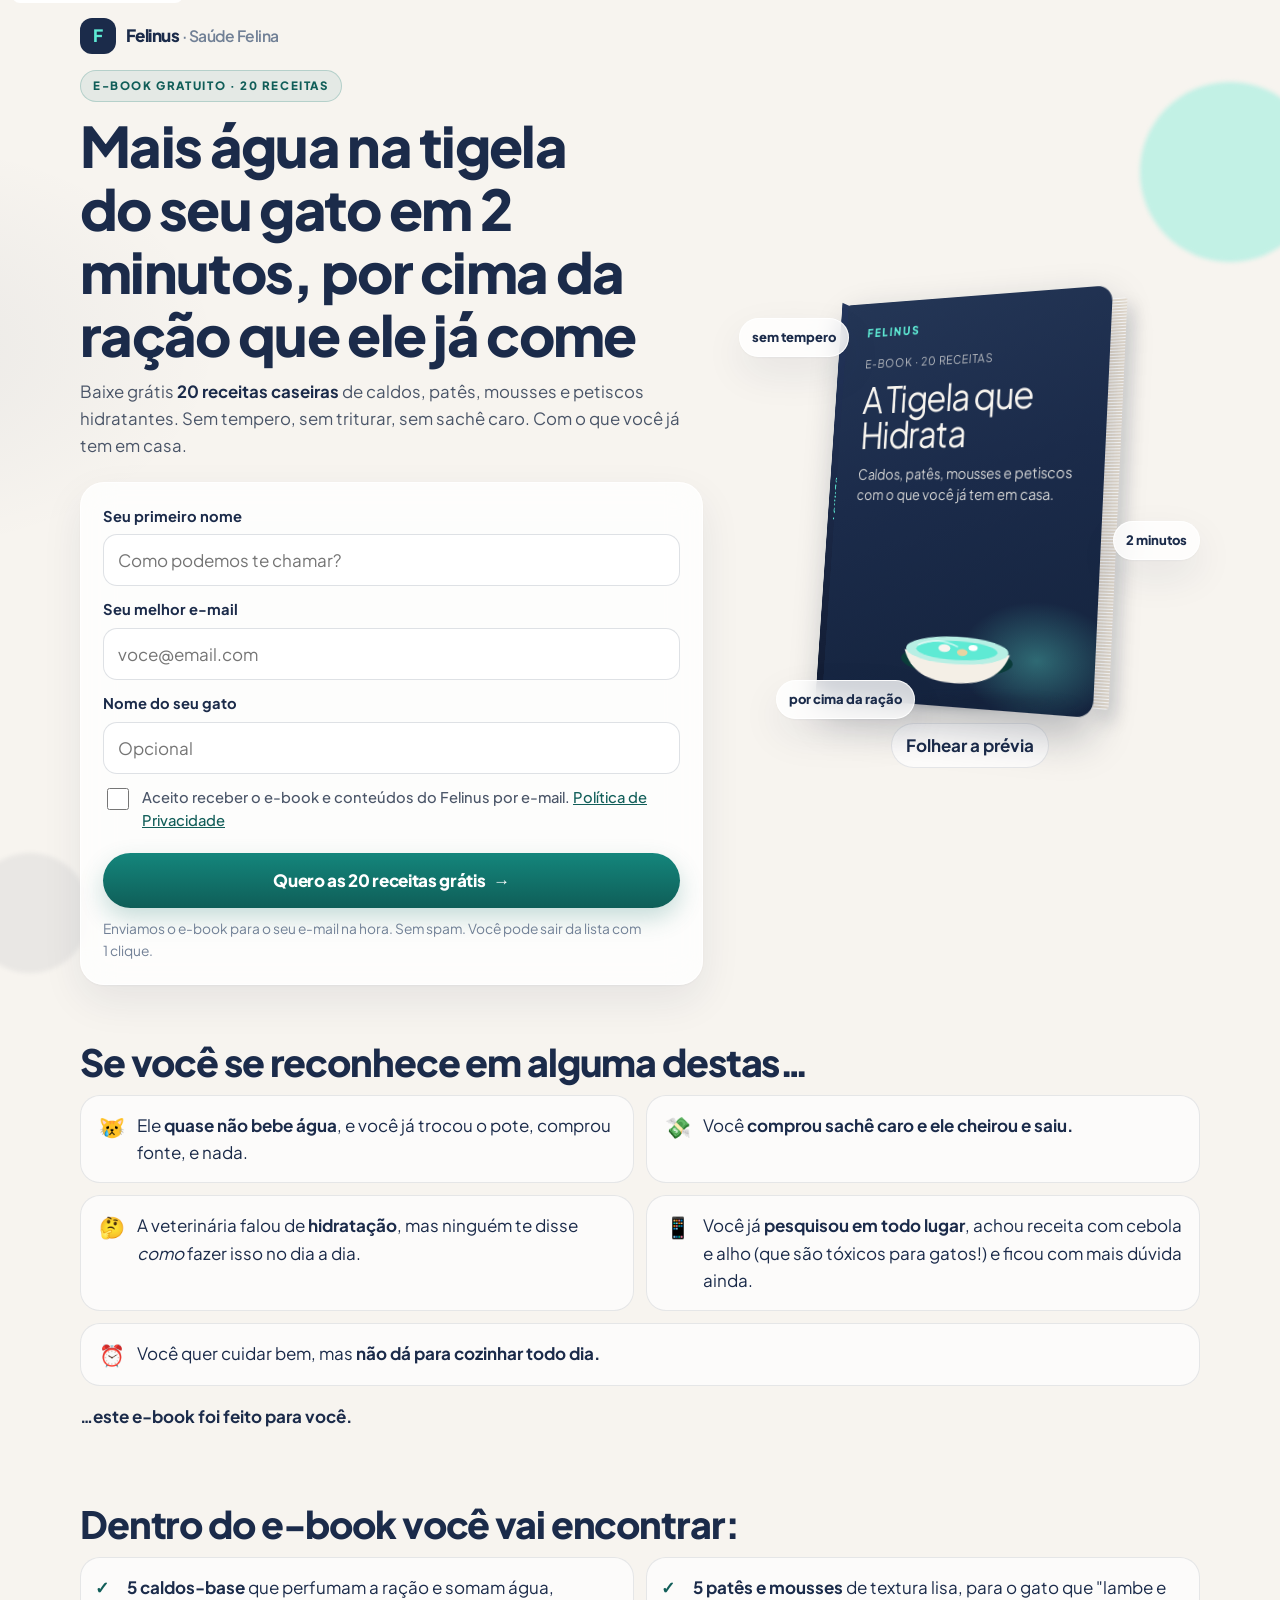
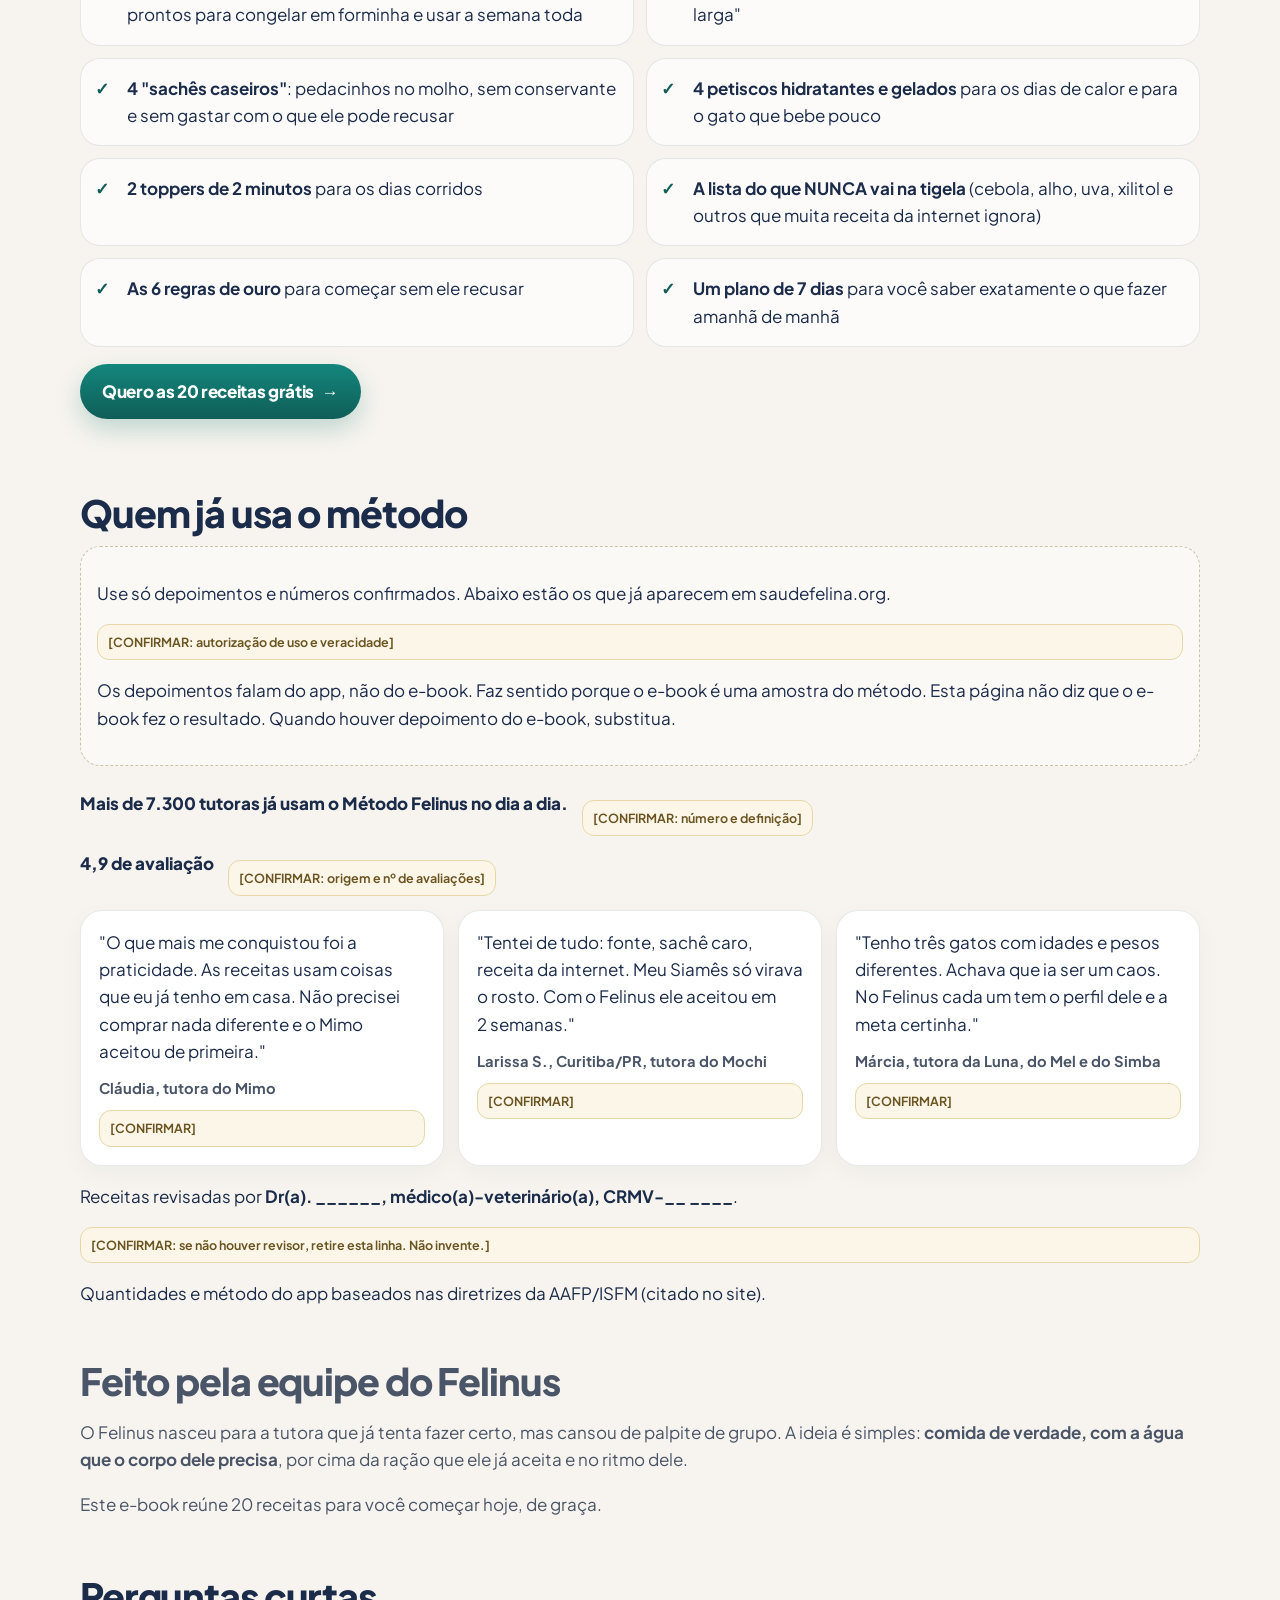
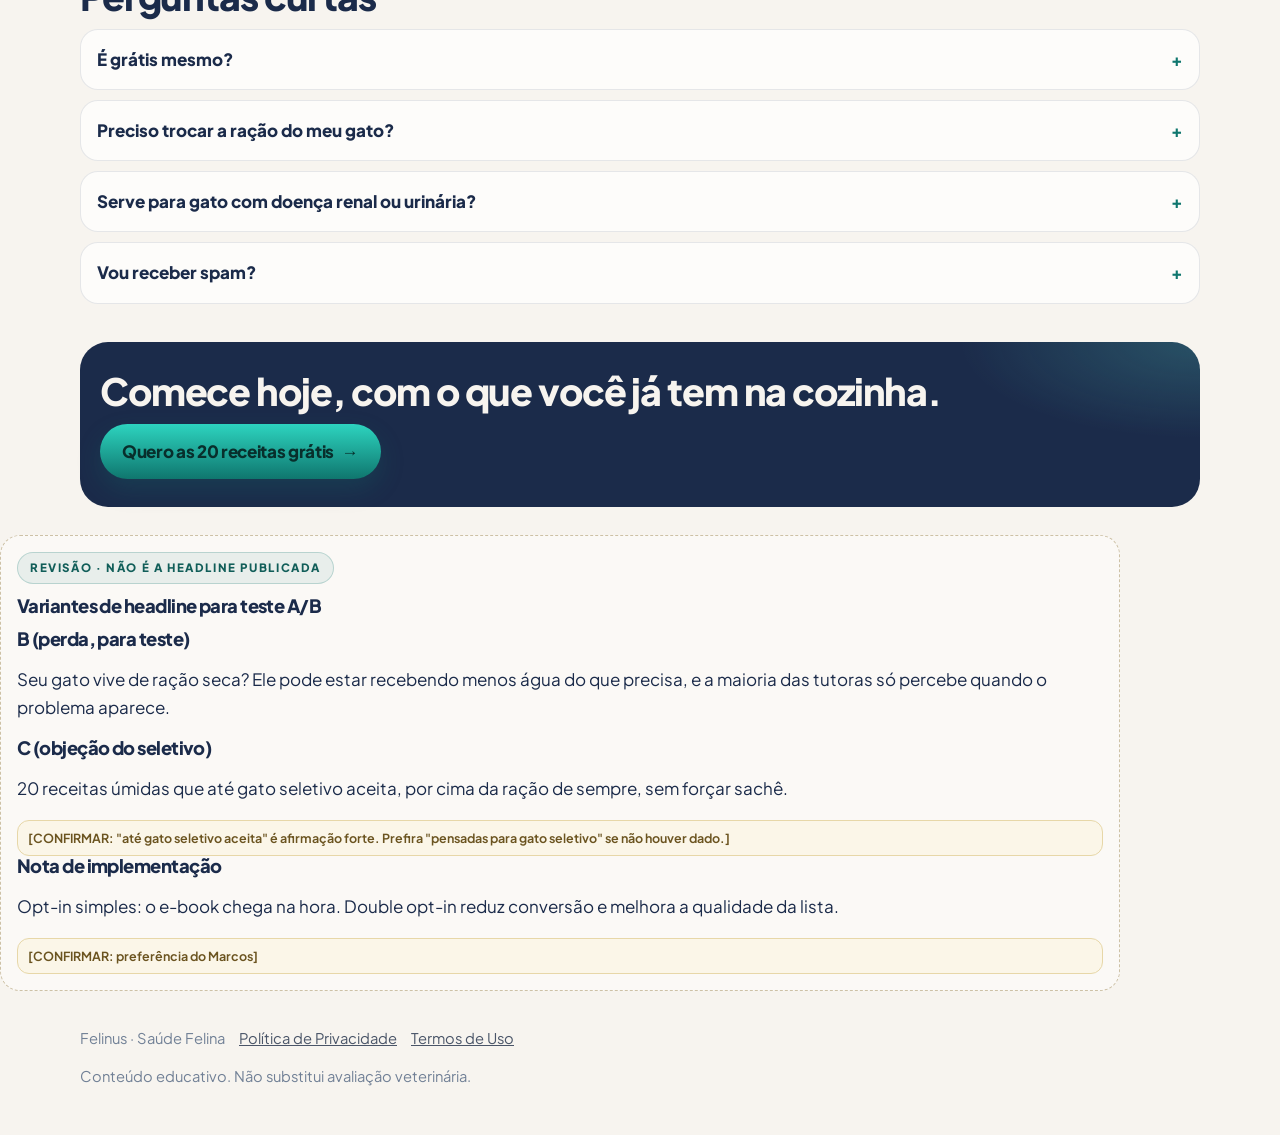
==== captura.html @ fc6ad555 "Add the Felinus lead-magnet static funnel. Quiz, static capture, and thank-you tripwire pages for Gi" ====
<!DOCTYPE html>
<html lang="pt-BR">
<head>
  <meta charset="utf-8">
  <meta name="viewport" content="width=device-width, initial-scale=1">
  <meta name="theme-color" content="#1B2B4A">
  <title>A Tigela que Hidrata · e-book grátis | Felinus</title>
  <meta name="description" content="Baixe grátis 20 receitas caseiras de caldos, patês, mousses e petiscos hidratantes. Sem tempero, sem triturar, sem sachê caro.">
  <link rel="icon" href="favicon.svg" type="image/svg+xml">
  <link rel="preload" href="fonts/plus-jakarta-sans.woff2" as="font" type="font/woff2" crossorigin>
  <link rel="stylesheet" href="css/styles.css">
  <script>document.documentElement.classList.add("js");</script>
  <!--
    Meta Pixel — placeholder. Descomente e troque PIXEL_ID antes de publicar.
    O id também está em js/shared.js (FELINUS_CONFIG.PIXEL_ID).
    Eventos já ligados no JavaScript, quando fbq existir:
    - Lead: no envio do formulário (submitLead)
    - ViewContent + InitiateCheckout: no clique do tripwire
  <script>
    !function(f,b,e,v,n,t,s){if(f.fbq)return;n=f.fbq=function(){n.callMethod?
    n.callMethod.apply(n,arguments):n.queue.push(arguments)};if(!f._fbq)f._fbq=n;
    n.push=n;n.loaded=!0;n.version='2.0';n.queue=[];t=b.createElement(e);t.async=!0;
    t.src=v;s=b.getElementsByTagName(e)[0];s.parentNode.insertBefore(t,s)}(window,
    document,'script','https://connect.facebook.net/en_US/fbevents.js');
    fbq('init', 'PIXEL_ID');
    fbq('track', 'PageView');
  </script>
  <noscript><img height="1" width="1" style="display:none" alt=""
    src="https://www.facebook.com/tr?id=PIXEL_ID&ev=PageView&noscript=1"></noscript>
  -->
</head>
<body>
  <a class="skip" href="#conteudo">Ir para o conteúdo</a>
  <header class="wrap topbar">
    <p class="brand">
      <span class="brand-mark" aria-hidden="true">F</span>
      <span>Felinus <span class="brand-quiet">· Saúde Felina</span></span>
    </p>
  </header>
  <main id="conteudo">
    <section class="hero">
      <div class="blob blob-a" data-parallax="-0.06"></div>
      <div class="blob blob-b" data-parallax="0.04"></div>
      <div class="wrap hero-grid">
        <div class="hero-copy">
          <p class="kicker">E-book gratuito · 20 receitas</p>
          <h1>Mais água na tigela do seu gato em 2 minutos, por cima da ração que ele já come</h1>
          <p class="lede">Baixe grátis <strong>20 receitas caseiras</strong> de caldos, patês, mousses e petiscos hidratantes. Sem tempero, sem triturar, sem sachê caro. Com o que você já tem em casa.</p>
          <form id="captura-form" class="form-card" novalidate>
            <div id="formulario" tabindex="-1">
              <input type="hidden" name="pagina" value="captura">
              <label class="field">
                <span>Seu primeiro nome</span>
                <input name="nome" type="text" autocomplete="given-name" maxlength="80" placeholder="Como podemos te chamar?" required>
              </label>
              <p class="field-error" id="cap-err-nome" data-error-for="nome" hidden></p>
              <label class="field">
                <span>Seu melhor e-mail</span>
                <input name="email" type="email" autocomplete="email" inputmode="email" maxlength="120" placeholder="voce@email.com" required>
              </label>
              <p class="field-error" id="cap-err-email" data-error-for="email" hidden></p>
              <label class="field">
                <span>Nome do seu gato</span>
                <input name="nomeGato" type="text" maxlength="40" placeholder="Opcional" autocomplete="off">
              </label>
              <label class="consent">
                <input name="consent" type="checkbox" value="sim">
                <span>Aceito receber o e-book e conteúdos do Felinus por e-mail. <a href="https://saudefelina.org/privacidade" target="_blank" rel="noopener noreferrer">Política de Privacidade</a></span>
              </label>
              <p class="field-error" id="cap-err-consent" data-error-for="consent" hidden></p>
              <button class="btn btn-primary" type="submit">Quero as 20 receitas grátis <span aria-hidden="true">→</span></button>
              <p class="micro">Enviamos o e-book para o seu e-mail na hora. Sem spam. Você pode sair da lista com 1 clique.</p>
            </div>
          </form>
        </div>
        <div class="hero-visual">
          <p class="float-chip chip-a">sem tempero</p>
          <p class="float-chip chip-b">2 minutos</p>
          <p class="float-chip chip-c">por cima da ração</p>
          <div class="book-wrap" data-book-preview>
            <div class="book-scene">
              <div class="book" aria-hidden="true">
                <div class="book-spine"><span>Felinus</span></div>
                <div class="book-pages"></div>
                <div class="book-board">
                  <div class="book-face cover-face is-on" data-label="Capa">
                    <p class="cover-brand">Felinus</p>
                    <p class="cover-kicker">E-book · 20 receitas</p>
                    <p class="cover-title">A Tigela que Hidrata</p>
                    <p class="cover-sub">Caldos, patês, mousses e petiscos com o que você já tem em casa.</p>
                    <svg class="bowl-svg" viewBox="0 0 200 110" aria-hidden="true">
                      <ellipse cx="100" cy="78" rx="74" ry="18" fill="#0b3c3a"/>
                      <path d="M30 68c10 26 34 36 70 36s60-10 70-36" fill="#f4efe6"/>
                      <ellipse cx="100" cy="66" rx="68" ry="16" fill="#b7efe4"/>
                      <ellipse cx="100" cy="66" rx="54" ry="11" fill="#5eead4"/>
                      <ellipse cx="84" cy="64" rx="8" ry="4.5" fill="#f7f4ef"/>
                      <ellipse cx="108" cy="68" rx="7" ry="4" fill="#e7d3a1"/>
                      <ellipse cx="122" cy="62" rx="6" ry="3.5" fill="#fff"/>
                      <path d="M48 62c18-8 36-8 54 0" stroke="#fff" stroke-opacity=".55" stroke-width="2" fill="none"/>
                    </svg>
                  </div>
                  <div class="book-face paper" data-label="Regras de ouro">
                    <p class="face-kicker">Antes da primeira receita</p>
                    <p class="face-title">As 6 regras de ouro</p>
                    <p>Zero tempero. Zero sal. Tudo cozido. Comece com 1 colher de chá.</p>
                  </div>
                  <div class="book-face paper" data-label="Receita 1">
                    <p class="face-kicker">Receita 1 · fácil</p>
                    <p class="face-title">Caldo Dourado de Coxa de Frango</p>
                    <p>A água do cozimento fica. Morna, por cima da ração.</p>
                  </div>
                  <div class="book-face paper" data-label="Dia 1">
                    <p class="face-kicker">Plano de 7 dias</p>
                    <p class="face-title">Uma colher. Uma refeição.</p>
                    <p>No dia 1, ofereça 1 colher de chá e observe.</p>
                  </div>
                </div>
              </div>
            </div>
            <button type="button" class="book-next" aria-label="Folhear a prévia do e-book. Agora: Capa">Folhear a prévia</button>
          </div>
        </div>
      </div>
    </section>

    <section class="section wrap reveal">
      <h2>Se você se reconhece em alguma destas…</h2>
      <ul class="pain-list">
        <li class="pain-item"><span class="pain-ico" aria-hidden="true">😿</span><span>Ele <strong>quase não bebe água</strong>, e você já trocou o pote, comprou fonte, e nada.</span></li>
        <li class="pain-item"><span class="pain-ico" aria-hidden="true">💸</span><span>Você <strong>comprou sachê caro e ele cheirou e saiu.</strong></span></li>
        <li class="pain-item"><span class="pain-ico" aria-hidden="true">🤔</span><span>A veterinária falou de <strong>hidratação</strong>, mas ninguém te disse <em>como</em> fazer isso no dia a dia.</span></li>
        <li class="pain-item"><span class="pain-ico" aria-hidden="true">📱</span><span>Você já <strong>pesquisou em todo lugar</strong>, achou receita com cebola e alho (que são tóxicos para gatos!) e ficou com mais dúvida ainda.</span></li>
        <li class="pain-item"><span class="pain-ico" aria-hidden="true">⏰</span><span>Você quer cuidar bem, mas <strong>não dá para cozinhar todo dia.</strong></span></li>
      </ul>
      <p><strong>…este e-book foi feito para você.</strong></p>
    </section>

    <section class="section wrap reveal">
      <h2>Dentro do e-book você vai encontrar:</h2>
      <ul class="check-list">
        <li class="check-item"><strong>5 caldos-base</strong> que perfumam a ração e somam água, prontos para congelar em forminha e usar a semana toda</li>
        <li class="check-item"><strong>5 patês e mousses</strong> de textura lisa, para o gato que "lambe e larga"</li>
        <li class="check-item"><strong>4 "sachês caseiros"</strong>: pedacinhos no molho, sem conservante e sem gastar com o que ele pode recusar</li>
        <li class="check-item"><strong>4 petiscos hidratantes e gelados</strong> para os dias de calor e para o gato que bebe pouco</li>
        <li class="check-item"><strong>2 toppers de 2 minutos</strong> para os dias corridos</li>
        <li class="check-item"><strong>A lista do que NUNCA vai na tigela</strong> (cebola, alho, uva, xilitol e outros que muita receita da internet ignora)</li>
        <li class="check-item"><strong>As 6 regras de ouro</strong> para começar sem ele recusar</li>
        <li class="check-item"><strong>Um plano de 7 dias</strong> para você saber exatamente o que fazer amanhã de manhã</li>
      </ul>
      <p><a class="btn btn-primary btn-inline" href="#formulario">Quero as 20 receitas grátis <span aria-hidden="true">→</span></a></p>
    </section>

    <section class="section wrap reveal">
      <h2>Quem já usa o método</h2>
      <aside class="review-note">
        <p>Use só depoimentos e números confirmados. Abaixo estão os que já aparecem em saudefelina.org.</p>
        <p class="marker">[CONFIRMAR: autorização de uso e veracidade]</p>
        <p>Os depoimentos falam do app, não do e-book. Faz sentido porque o e-book é uma amostra do método. Esta página não diz que o e-book fez o resultado. Quando houver depoimento do e-book, substitua.</p>
      </aside>
      <p class="proof-line">Mais de 7.300 tutoras já usam o Método Felinus no dia a dia. <span class="marker">[CONFIRMAR: número e definição]</span></p>
      <p class="proof-line">4,9 de avaliação <span class="marker">[CONFIRMAR: origem e nº de avaliações]</span></p>
      <div class="quotes">
        <blockquote class="quote">
          <p>"O que mais me conquistou foi a praticidade. As receitas usam coisas que eu já tenho em casa. Não precisei comprar nada diferente e o Mimo aceitou de primeira."</p>
          <footer>Cláudia, tutora do Mimo <span class="marker">[CONFIRMAR]</span></footer>
        </blockquote>
        <blockquote class="quote">
          <p>"Tentei de tudo: fonte, sachê caro, receita da internet. Meu Siamês só virava o rosto. Com o Felinus ele aceitou em 2 semanas."</p>
          <footer>Larissa S., Curitiba/PR, tutora do Mochi <span class="marker">[CONFIRMAR]</span></footer>
        </blockquote>
        <blockquote class="quote">
          <p>"Tenho três gatos com idades e pesos diferentes. Achava que ia ser um caos. No Felinus cada um tem o perfil dele e a meta certinha."</p>
          <footer>Márcia, tutora da Luna, do Mel e do Simba <span class="marker">[CONFIRMAR]</span></footer>
        </blockquote>
      </div>
      <p>Receitas revisadas por <strong>Dr(a). ______, médico(a)-veterinário(a), CRMV-__ ____</strong>.</p>
      <p class="marker">[CONFIRMAR: se não houver revisor, retire esta linha. Não invente.]</p>
      <p>Quantidades e método do app baseados nas diretrizes da AAFP/ISFM (citado no site).</p>
    </section>

    <section class="section wrap about reveal">
      <h2>Feito pela equipe do Felinus</h2>
      <p>O Felinus nasceu para a tutora que já tenta fazer certo, mas cansou de palpite de grupo. A ideia é simples: <strong>comida de verdade, com a água que o corpo dele precisa</strong>, por cima da ração que ele já aceita e no ritmo dele.</p>
      <p>Este e-book reúne 20 receitas para você começar hoje, de graça.</p>
    </section>

    <section class="section wrap reveal">
      <h2>Perguntas curtas</h2>
      <div class="faq-list">
        <div class="faq-item">
          <button class="faq-q" type="button" aria-expanded="false" aria-controls="faq-1">É grátis mesmo? <span aria-hidden="true">+</span></button>
          <p class="faq-a" id="faq-1" hidden>Sim. Você coloca seu e-mail e recebe o PDF na hora.</p>
        </div>
        <div class="faq-item">
          <button class="faq-q" type="button" aria-expanded="false" aria-controls="faq-2">Preciso trocar a ração do meu gato? <span aria-hidden="true">+</span></button>
          <p class="faq-a" id="faq-2" hidden>Não. As receitas vão <strong>por cima</strong> da ração que ele já come.</p>
        </div>
        <div class="faq-item">
          <button class="faq-q" type="button" aria-expanded="false" aria-controls="faq-3">Serve para gato com doença renal ou urinária? <span aria-hidden="true">+</span></button>
          <p class="faq-a" id="faq-3" hidden>As receitas são complementos seguros e sem tempero, mas <strong>gato com diagnóstico precisa de orientação do veterinário</strong> antes de qualquer mudança na alimentação. O e-book não substitui consulta.</p>
        </div>
        <div class="faq-item">
          <button class="faq-q" type="button" aria-expanded="false" aria-controls="faq-4">Vou receber spam? <span aria-hidden="true">+</span></button>
          <p class="faq-a" id="faq-4" hidden>Não. Você recebe o e-book e alguns e-mails com dicas de hidratação. Sai da lista com 1 clique quando quiser.</p>
        </div>
      </div>
    </section>

    <section class="wrap">
      <div class="band">
        <h2>Comece hoje, com o que você já tem na cozinha.</h2>
        <a class="btn btn-primary btn-inline" href="#formulario">Quero as 20 receitas grátis <span aria-hidden="true">→</span></a>
      </div>
    </section>

    <aside class="wrap variants" aria-label="Variantes de headline para teste">
      <p class="kicker">Revisão · não é a headline publicada</p>
      <h2>Variantes de headline para teste A/B</h2>
      <h3>B (perda, para teste)</h3>
      <p>Seu gato vive de ração seca? Ele pode estar recebendo menos água do que precisa, e a maioria das tutoras só percebe quando o problema aparece.</p>
      <h3>C (objeção do seletivo)</h3>
      <p>20 receitas úmidas que até gato seletivo aceita, por cima da ração de sempre, sem forçar sachê.</p>
      <p class="marker">[CONFIRMAR: "até gato seletivo aceita" é afirmação forte. Prefira "pensadas para gato seletivo" se não houver dado.]</p>
      <h3>Nota de implementação</h3>
      <p>Opt-in simples: o e-book chega na hora. Double opt-in reduz conversão e melhora a qualidade da lista.</p>
      <p class="marker">[CONFIRMAR: preferência do Marcos]</p>
    </aside>
  </main>
  <footer class="wrap footer">
    <nav aria-label="Institucional">
      <span>Felinus · Saúde Felina</span>
      <a href="https://saudefelina.org/privacidade" target="_blank" rel="noopener noreferrer">Política de Privacidade</a>
      <a href="https://saudefelina.org/termos" target="_blank" rel="noopener noreferrer">Termos de Uso</a>
    </nav>
    <p>Conteúdo educativo. Não substitui avaliação veterinária.</p>
  </footer>
  <div class="sticky-cta" id="sticky-cta" hidden>
    <a class="btn btn-primary" href="#formulario">Quero as 20 receitas grátis <span aria-hidden="true">→</span></a>
  </div>
  <script src="js/shared.js" defer></script>
  <script src="js/captura.js" defer></script>
</body>
</html>
---- css/styles.css ----
/* Felinus / Saúde Felina
   Tokens lidos de saudefelina.org em 02/10/2026:
   navy #1B2B4A, paper #F7F4EF, teal #0F766E, mint #5EEAD4.
   Fonte: Plus Jakarta Sans, a mesma do site. */

@font-face {
  font-family: "Plus Jakarta Sans";
  font-style: normal;
  font-weight: 400 800;
  font-display: swap;
  src: url("../fonts/plus-jakarta-sans.woff2") format("woff2");
}

:root {
  --navy: #1b2b4a;
  --navy-deep: #121c33;
  --paper: #f7f4ef;
  --paper-2: #efeae4;
  --card: rgba(255, 255, 255, 0.78);
  --ink: #1b2b4a;
  --ink-soft: #4a5568;
  --muted: #718096;
  --teal: #0f766e;
  --teal-deep: #115e59;
  --mint: #5eead4;
  --line: rgba(27, 43, 74, 0.1);
  --danger: #9f2c3a;
  --shadow: 0 1px 2px rgba(27, 43, 74, 0.04), 0 16px 40px rgba(27, 43, 74, 0.08);
  --radius: 28px;
  --ease: cubic-bezier(0.23, 1, 0.32, 1);
  --max: 1120px;
  --font: "Plus Jakarta Sans", "Segoe UI", sans-serif;
}

*,
*::before,
*::after { box-sizing: border-box; }

html { scroll-behavior: smooth; color-scheme: light; }

html, body { overflow-x: clip; }

body {
  margin: 0;
  min-height: 100vh;
  color: var(--ink);
  font-family: var(--font);
  font-size: 17px;
  line-height: 1.6;
  background:
    radial-gradient(900px 480px at 100% -10%, rgba(94, 234, 212, 0.22), transparent 55%),
    radial-gradient(700px 420px at -10% 8%, rgba(27, 43, 74, 0.06), transparent 50%),
    var(--paper);
}

body.has-sticky { padding-bottom: 84px; }

img, svg { max-width: 100%; }

button, input { font: inherit; color: inherit; }

a { color: var(--teal-deep); }

:focus-visible {
  outline: 3px solid var(--teal);
  outline-offset: 3px;
}

::selection { background: var(--teal); color: #fff; }

.skip {
  position: absolute;
  left: 12px;
  top: -40px;
  z-index: 20;
  background: #fff;
  color: var(--navy);
  padding: 8px 12px;
  border-radius: 8px;
}

.skip:focus { top: 12px; }

html:not(.v-b) [data-version="b"] { display: none !important; }
html.v-b [data-version="a"] { display: none !important; }

.wrap {
  width: min(var(--max), calc(100% - 32px));
  margin-inline: auto;
}

.topbar {
  display: flex;
  align-items: center;
  justify-content: space-between;
  gap: 12px;
  padding: 18px 0 8px;
}

.brand {
  display: inline-flex;
  align-items: center;
  gap: 10px;
  margin: 0;
  color: var(--navy);
  font-weight: 800;
  letter-spacing: -0.03em;
  text-decoration: none;
}

.brand-mark {
  display: grid;
  place-items: center;
  width: 36px;
  height: 36px;
  border-radius: 12px;
  background: var(--navy);
  color: var(--mint);
  font-weight: 800;
}

.brand-quiet {
  color: var(--muted);
  font-weight: 600;
  font-size: 0.92em;
}

.kicker {
  display: inline-flex;
  align-items: center;
  gap: 8px;
  margin: 0 0 12px;
  padding: 6px 12px;
  border: 1px solid rgba(15, 118, 110, 0.22);
  border-radius: 999px;
  background: rgba(15, 118, 110, 0.08);
  color: var(--teal-deep);
  font-size: 11.5px;
  font-weight: 800;
  letter-spacing: 0.14em;
  text-transform: uppercase;
}

h1, h2, h3 {
  font-weight: 800;
  letter-spacing: -0.03em;
  line-height: 1.12;
  text-wrap: balance;
}

h1 {
  margin: 0 0 14px;
  font-size: clamp(1.9rem, 7.2vw, 3.5rem);
  color: var(--navy);
}

h2 {
  margin: 0 0 12px;
  font-size: clamp(1.55rem, 4.4vw, 2.35rem);
}

h3 { margin: 0 0 8px; font-size: 1.15rem; }

p { text-wrap: pretty; }

.lede {
  margin: 0 0 22px;
  max-width: 38rem;
  color: var(--ink-soft);
  font-size: 1.05rem;
}

.lede strong { color: var(--navy); }

.btn {
  display: inline-flex;
  align-items: center;
  justify-content: center;
  gap: 8px;
  min-height: 52px;
  padding: 14px 22px;
  border: 0;
  border-radius: 999px;
  text-decoration: none;
  font-weight: 800;
  letter-spacing: -0.02em;
  cursor: pointer;
  transition: transform 180ms var(--ease), box-shadow 180ms var(--ease), background 180ms var(--ease);
}

.btn-primary {
  width: 100%;
  color: #fff;
  background: linear-gradient(180deg, #14867c 0%, #0f5e58 100%);
  box-shadow: 0 10px 24px rgba(15, 118, 110, 0.24);
}

.btn-primary:hover { transform: translateY(-1px); box-shadow: 0 14px 28px rgba(15, 118, 110, 0.28); }
.btn-primary:active { transform: translateY(0) scale(0.99); }
.btn-primary:disabled { opacity: 0.7; cursor: progress; transform: none; }

.btn-ghost {
  background: transparent;
  color: var(--ink-soft);
  border: 1px solid var(--line);
}

.btn-ghost:hover { background: rgba(255, 255, 255, 0.7); }

.btn-inline { width: 100%; }

.marker {
  display: block;
  margin: 10px 0 0;
  padding: 8px 10px;
  border: 1px solid #e7d7a8;
  border-radius: 12px;
  background: #fbf6e8;
  color: #6b5420;
  font-size: 12.5px;
  font-weight: 650;
  line-height: 1.45;
  letter-spacing: 0;
}

.placeholder-chip {
  display: inline-block;
  margin-top: 8px;
  padding: 3px 8px;
  border-radius: 999px;
  background: #fff4d6;
  color: #7a5b12;
  font-family: ui-monospace, SFMono-Regular, Menlo, Consolas, monospace;
  font-size: 12px;
  font-weight: 700;
}

.link-row { display: flex; flex-direction: column; align-items: flex-start; gap: 2px; }

.link-quiet {
  color: var(--teal-deep);
  font-weight: 700;
  text-underline-offset: 3px;
}

.form-card {
  position: relative;
  padding: 18px 16px 16px;
  border: 1px solid rgba(255, 255, 255, 0.85);
  border-radius: 24px;
  background: var(--card);
  box-shadow: var(--shadow);
  backdrop-filter: blur(16px);
}

.field { display: block; margin-bottom: 12px; }

.field span,
.consent span {
  display: block;
  margin-bottom: 6px;
  font-size: 0.92rem;
  font-weight: 700;
  color: var(--navy);
}

.field input {
  width: 100%;
  height: 52px;
  padding: 0 14px;
  border: 1px solid rgba(27, 43, 74, 0.14);
  border-radius: 14px;
  background: #fff;
}

.field input:focus {
  border-color: var(--teal);
  box-shadow: 0 0 0 4px rgba(15, 118, 110, 0.14);
  outline: none;
}

.field-error {
  margin: -4px 0 10px;
  color: var(--danger);
  font-size: 0.92rem;
  font-weight: 700;
}

.consent {
  display: flex;
  gap: 10px;
  align-items: flex-start;
  margin: 4px 0 14px;
  font-size: 0.92rem;
  color: var(--ink-soft);
}

.consent input {
  width: 22px;
  height: 22px;
  margin-top: 2px;
  accent-color: var(--teal-deep);
  flex: none;
}

.consent span { font-weight: 500; color: var(--ink-soft); }

.micro {
  margin: 10px 0 0;
  color: var(--muted);
  font-size: 0.86rem;
}

.form-card.is-shaking { animation: shake 0.42s var(--ease); }

.hero { position: relative; padding: 8px 0 28px; }

.hero-grid { position: relative; z-index: 1; }

.hero-visual { position: relative; margin-top: 28px; }

.blob {
  position: absolute;
  z-index: 0;
  border-radius: 50%;
  pointer-events: none;
  filter: blur(2px);
}

.blob-a {
  width: 180px;
  height: 180px;
  right: -40px;
  top: 20px;
  background: rgba(94, 234, 212, 0.35);
}

.blob-b {
  width: 120px;
  height: 120px;
  left: -30px;
  bottom: 40px;
  background: rgba(27, 43, 74, 0.06);
}

.book-wrap { position: relative; animation: floaty 7s ease-in-out infinite; }

.book-scene {
  position: relative;
  width: min(260px, 78vw);
  height: 360px;
  margin: 8px auto 0;
  perspective: 1400px;
}

.book {
  position: relative;
  width: 100%;
  height: 100%;
  transform-style: preserve-3d;
  transform: rotateY(-28deg) rotateX(7deg);
  transition: transform 280ms var(--ease);
}

.book-spine {
  position: absolute;
  left: 0;
  top: 0;
  bottom: 0;
  width: 28px;
  transform-origin: left center;
  transform: rotateY(-90deg);
  background: linear-gradient(180deg, #24365c, #121c33);
  border-radius: 4px 0 0 4px;
}

.book-spine span {
  position: absolute;
  left: 50%;
  top: 50%;
  transform: translate(-50%, -50%) rotate(180deg);
  writing-mode: vertical-rl;
  color: var(--mint);
  font-size: 11px;
  font-weight: 800;
  letter-spacing: 0.08em;
  white-space: nowrap;
}

.book-pages {
  position: absolute;
  right: -8px;
  top: 8px;
  bottom: 8px;
  width: 16px;
  border-radius: 0 4px 4px 0;
  background: repeating-linear-gradient(#fff 0 1px, #e6ddd0 1px 3px);
  transform: translateZ(-2px);
  box-shadow: 6px 10px 18px rgba(18, 28, 51, 0.18);
}

.book-board {
  position: absolute;
  inset: 0;
  transform: translateZ(16px);
  border-radius: 3px 16px 16px 3px;
  overflow: hidden;
  box-shadow:
    0 18px 40px rgba(18, 28, 51, 0.28),
    inset 0 0 0 1px rgba(255, 255, 255, 0.08);
}

.book-face {
  position: absolute;
  inset: 0;
  padding: 22px 20px 18px 26px;
  opacity: 0;
  transition: opacity 320ms var(--ease);
}

.book-face.is-on { opacity: 1; }

.cover-face {
  display: flex;
  flex-direction: column;
  background:
    radial-gradient(120px 80px at 80% 88%, rgba(94, 234, 212, 0.35), transparent 70%),
    linear-gradient(165deg, #243656 0%, #1b2b4a 46%, #14233d 100%);
  color: #f7f4ef;
}

.cover-brand {
  margin: 0;
  color: var(--mint);
  font-size: 12px;
  font-weight: 800;
  letter-spacing: 0.16em;
  text-transform: uppercase;
}

.cover-kicker {
  margin: 14px 0 0;
  font-size: 12px;
  letter-spacing: 0.08em;
  text-transform: uppercase;
  color: rgba(247, 244, 239, 0.72);
}

.cover-title {
  margin: 10px 0 0;
  font-size: 2rem;
  line-height: 0.98;
  letter-spacing: -0.04em;
}

.cover-sub {
  margin: 12px 0 0;
  color: rgba(247, 244, 239, 0.86);
  font-size: 0.92rem;
  line-height: 1.4;
}

.bowl-svg { margin-top: auto; width: 100%; height: 92px; }

.paper {
  background:
    linear-gradient(180deg, rgba(255, 255, 255, 0.4), transparent 28%),
    #fbf7f1;
  color: var(--navy);
}

.face-kicker {
  margin: 0 0 8px;
  color: var(--teal-deep);
  font-size: 12px;
  font-weight: 800;
  letter-spacing: 0.08em;
  text-transform: uppercase;
}

.face-title {
  margin: 0 0 10px;
  font-size: 1.45rem;
  line-height: 1.15;
}

.paper p:last-child { margin-bottom: 0; color: var(--ink-soft); }

.book-next {
  display: block;
  margin: 18px auto 0;
  min-height: 44px;
  padding: 8px 14px;
  border: 1px solid var(--line);
  border-radius: 999px;
  background: rgba(255, 255, 255, 0.72);
  color: var(--navy);
  font-weight: 700;
  cursor: pointer;
}

.book-scene::after {
  content: "";
  position: absolute;
  left: 18%;
  right: 12%;
  bottom: -8px;
  height: 22px;
  background: radial-gradient(ellipse, rgba(18, 28, 51, 0.28), transparent 70%);
  filter: blur(2px);
  pointer-events: none;
}

.loss-list .plain-item { position: relative; padding-left: 42px; }
.loss-list .plain-item::before {
  content: "×";
  position: absolute;
  left: 16px;
  top: 14px;
  color: var(--danger);
  font-weight: 800;
}

.float-chip {
  display: none;
  position: absolute;
  z-index: 2;
  padding: 8px 12px;
  border-radius: 999px;
  background: rgba(255, 255, 255, 0.8);
  border: 1px solid rgba(255, 255, 255, 0.9);
  box-shadow: var(--shadow);
  color: var(--navy);
  font-size: 13px;
  font-weight: 800;
  backdrop-filter: blur(10px);
  animation: floaty 6s ease-in-out infinite;
}

.chip-a { left: 0; top: 18px; animation-delay: -1.2s; }
.chip-b { right: 0; top: 46%; animation-delay: -2.4s; }
.chip-c { left: 8%; bottom: 36px; animation-delay: -3s; }

.section { padding: 28px 0; }

.section-intro {
  margin: 0 0 18px;
  color: var(--ink-soft);
}

.pain-list, .check-list, .plain-list {
  display: grid;
  gap: 12px;
  margin: 0;
  padding: 0;
  list-style: none;
}

.pain-item, .check-item, .plain-item {
  padding: 16px 16px 16px 18px;
  border: 1px solid var(--line);
  border-radius: 20px;
  background: rgba(255, 255, 255, 0.66);
}

.pain-item { display: grid; grid-template-columns: auto 1fr; gap: 12px; align-items: start; }
.pain-ico { font-size: 1.3rem; line-height: 1.4; }

.check-item { position: relative; padding-left: 46px; }
.check-item::before {
  content: "✓";
  position: absolute;
  left: 14px;
  top: 16px;
  color: var(--teal-deep);
  font-weight: 800;
}

.quotes { display: grid; gap: 14px; }

.quote {
  margin: 0;
  padding: 18px;
  border-radius: 22px;
  background: #fff;
  border: 1px solid var(--line);
  box-shadow: 0 8px 24px rgba(27, 43, 74, 0.04);
}

.quote p { margin: 0 0 12px; }

.quote footer { color: var(--ink-soft); font-size: 0.92rem; font-weight: 700; }

.proof-line {
  display: flex;
  flex-wrap: wrap;
  gap: 8px 14px;
  margin: 0 0 14px;
  color: var(--navy);
  font-weight: 800;
}

.about {
  padding: 8px 0 12px;
  color: var(--ink-soft);
}

.faq-list { display: grid; gap: 10px; }

.faq-item {
  border: 1px solid var(--line);
  border-radius: 18px;
  background: rgba(255, 255, 255, 0.7);
  overflow: hidden;
}

.faq-q {
  width: 100%;
  display: flex;
  justify-content: space-between;
  gap: 12px;
  padding: 16px;
  border: 0;
  background: transparent;
  text-align: left;
  font-weight: 800;
  cursor: pointer;
}

.faq-q span[aria-hidden] {
  color: var(--teal);
  transition: transform 200ms var(--ease);
}

.faq-item.is-open .faq-q span[aria-hidden] { transform: rotate(45deg); }

.faq-a { margin: 0; padding: 0 16px 16px; color: var(--ink-soft); }

.band {
  margin: 10px 0 28px;
  padding: 28px 20px;
  border-radius: 28px;
  background:
    radial-gradient(400px 160px at 100% 0%, rgba(94, 234, 212, 0.2), transparent 60%),
    var(--navy);
  color: #f7f4ef;
}

.band h2 { color: #f7f4ef; }
.band .btn-primary { background: linear-gradient(180deg, #2dd4bf, #0f766e); color: #082f2c; }

.variants, .review-note {
  margin: 8px 0 24px;
  padding: 16px;
  border-radius: 20px;
  background: rgba(255, 255, 255, 0.45);
  border: 1px dashed rgba(122, 91, 18, 0.35);
}

.variants h2, .review-note h2 { font-size: 1.15rem; }

.footer {
  padding: 12px 0 32px;
  color: var(--muted);
  font-size: 0.92rem;
}

.footer nav { display: flex; flex-wrap: wrap; gap: 8px 14px; margin-bottom: 8px; }

.footer a { color: var(--ink-soft); }

.sticky-cta {
  position: fixed;
  left: 0;
  right: 0;
  bottom: 0;
  z-index: 15;
  padding: 10px 16px calc(10px + env(safe-area-inset-bottom));
  background: rgba(247, 244, 239, 0.92);
  border-top: 1px solid var(--line);
  backdrop-filter: blur(12px);
}

.sticky-cta .btn { width: 100%; }

/* Quiz */
.quiz-shell { padding-bottom: 36px; }

.quiz-panel h2 { font-size: clamp(1.45rem, 5vw, 2rem); }

.quiz-kicker, .quiz-hint { color: var(--muted); }

.progress { margin: 8px 0 16px; }

.progress-top {
  display: flex;
  justify-content: space-between;
  margin-bottom: 8px;
  color: var(--teal-deep);
  font-size: 0.86rem;
  font-weight: 800;
}

.progress-track {
  height: 8px;
  border-radius: 99px;
  background: rgba(27, 43, 74, 0.08);
  overflow: hidden;
}

.progress-fill {
  display: block;
  height: 100%;
  width: 0;
  border-radius: inherit;
  background: linear-gradient(90deg, #14b8a6, #0f766e);
  transition: width 420ms var(--ease);
}

.options { display: grid; gap: 10px; margin: 16px 0; }

.option {
  display: flex;
  gap: 12px;
  align-items: flex-start;
  padding: 14px;
  border: 1px solid var(--line);
  border-radius: 18px;
  background: rgba(255, 255, 255, 0.8);
  cursor: pointer;
  transition: border-color 160ms var(--ease), transform 160ms var(--ease), background 160ms var(--ease);
}

.option input { width: 20px; height: 20px; margin-top: 2px; accent-color: var(--teal-deep); flex: none; }
.option-label { display: block; font-weight: 800; color: var(--navy); }
.option-detail { display: block; color: var(--ink-soft); font-size: 0.92rem; }
.option:hover { transform: translateY(-1px); }
.option:has(input:checked) {
  border-color: var(--teal);
  background: rgba(15, 118, 110, 0.08);
  box-shadow: 0 8px 20px rgba(15, 118, 110, 0.08);
}
.option:has(input:focus-visible) { outline: 3px solid var(--teal); outline-offset: 2px; }

.quiz-nav { display: grid; gap: 10px; }
.quiz-nav .btn-ghost { order: 2; }
.quiz-nav .btn-primary { order: 1; }

.result-offer { color: var(--navy); font-weight: 650; }

.chips {
  display: flex;
  flex-wrap: wrap;
  gap: 8px;
  margin: 0 0 16px;
  padding: 0;
  list-style: none;
}

.chips li {
  padding: 6px 10px;
  border-radius: 999px;
  background: rgba(15, 118, 110, 0.1);
  color: var(--teal-deep);
  font-size: 0.82rem;
  font-weight: 800;
}

/* Obrigado */
.steps {
  display: grid;
  gap: 8px;
  margin: 8px 0 18px;
  padding: 0;
  list-style: none;
}

.steps li {
  display: flex;
  gap: 8px;
  align-items: flex-start;
  padding: 10px 12px;
  border-radius: 14px;
  background: rgba(255, 255, 255, 0.7);
  border: 1px solid var(--line);
  font-weight: 700;
  font-size: 0.92rem;
}

.steps .is-done { color: var(--teal-deep); }
.steps .is-now {
  background: var(--navy);
  color: #f7f4ef;
  border-color: transparent;
}

.confirm h1 { font-size: clamp(1.7rem, 6vw, 2.6rem); }

.clock {
  display: grid;
  grid-template-columns: repeat(3, 1fr);
  gap: 8px;
  margin: 12px 0;
}

.clock span {
  display: grid;
  justify-items: center;
  padding: 12px 4px;
  border-radius: 16px;
  background: #fff;
  border: 1px solid var(--line);
}

.clock b {
  font-size: clamp(1.8rem, 7vw, 2.6rem);
  font-variant-numeric: tabular-nums;
  letter-spacing: -0.04em;
  line-height: 1;
}

.clock small {
  color: var(--muted);
  font-size: 0.75rem;
  font-weight: 700;
  letter-spacing: 0.08em;
  text-transform: uppercase;
}

.video-frame {
  display: grid;
  place-items: center;
  min-height: 180px;
  padding: 20px;
  border-radius: 22px;
  background:
    linear-gradient(180deg, rgba(27, 43, 74, 0.04), rgba(27, 43, 74, 0.12)),
    #fff;
  border: 1px solid var(--line);
  text-align: center;
}

.compare, .cost-table {
  width: 100%;
  border-collapse: collapse;
  overflow: hidden;
  border-radius: 18px;
  background: #fff;
}

.compare th, .compare td, .cost-table th, .cost-table td {
  padding: 12px;
  border-bottom: 1px solid var(--line);
  text-align: left;
  vertical-align: top;
  font-size: 0.92rem;
}

.compare th, .cost-table th { background: rgba(15, 118, 110, 0.08); }

.table-scroll { overflow-x: auto; border-radius: 18px; border: 1px solid var(--line); }

.offer-card {
  margin-top: 8px;
  padding: 22px 18px;
  border-radius: 28px;
  background: #fff;
  border: 1px solid rgba(15, 118, 110, 0.16);
  box-shadow: var(--shadow);
  text-align: center;
}

.offer-card .plain-list { text-align: left; margin: 14px 0; }
.offer-card .btn { margin-top: 8px; }

.price {
  display: flex;
  justify-content: center;
  align-items: baseline;
  gap: 10px;
  margin: 8px 0;
  flex-wrap: wrap;
}

.price s {
  color: var(--muted);
  font-size: 1.2rem;
  text-decoration-color: #d94452;
  text-decoration-thickness: 2px;
}

.price strong {
  color: var(--teal-deep);
  font-size: clamp(2.6rem, 10vw, 4rem);
  letter-spacing: -0.05em;
  line-height: 0.9;
}

.decline { text-align: center; margin: 18px 0; }
.decline a { color: var(--muted); font-weight: 700; }

.guarantee {
  margin: 14px 0 0;
  padding: 14px;
  border-radius: 16px;
  background: rgba(15, 118, 110, 0.06);
  text-align: left;
}

.loss-list li::marker { color: var(--danger); }

/* Hub */
.hub-grid { display: grid; gap: 12px; }

.hub-card {
  display: block;
  padding: 18px;
  border-radius: 22px;
  background: rgba(255, 255, 255, 0.78);
  border: 1px solid var(--line);
  text-decoration: none;
  color: inherit;
  box-shadow: 0 8px 20px rgba(27, 43, 74, 0.04);
  transition: transform 180ms var(--ease);
}

.hub-card:hover { transform: translateY(-2px); }
.hub-card strong { display: block; margin-bottom: 4px; font-size: 1.15rem; }
.hub-card span { color: var(--ink-soft); }

.checklist { margin: 0; padding-left: 0; list-style: none; display: grid; gap: 8px; }

.live-notice {
  position: fixed;
  left: 16px;
  right: 16px;
  bottom: 16px;
  z-index: 30;
  padding: 12px 14px;
  border-radius: 14px;
  background: var(--navy);
  color: #fff;
  opacity: 0;
  transform: translateY(8px);
  pointer-events: none;
  transition: opacity 200ms var(--ease), transform 200ms var(--ease);
}

.live-notice.is-on { opacity: 1; transform: none; }

html.js .reveal:not(.is-in) {
  opacity: 0;
  transform: translateY(18px);
}

html.js .reveal { transition: opacity 700ms var(--ease), transform 700ms var(--ease); }
.reveal.is-in { opacity: 1; transform: none; }

@keyframes floaty {
  0%, 100% { transform: translateY(0); }
  50% { transform: translateY(-10px); }
}

@keyframes shake {
  0%, 100% { transform: translateX(0); }
  25% { transform: translateX(-4px); }
  75% { transform: translateX(4px); }
}

@keyframes rise {
  from { opacity: 0; transform: translateY(10px); }
  to { opacity: 1; transform: none; }
}

.quiz-panel { animation: rise 0.45s var(--ease) both; }

@media (min-width: 720px) {
  .pain-list { grid-template-columns: 1fr 1fr; }
  .pain-list .pain-item:last-child { grid-column: 1 / -1; }
  .quotes { grid-template-columns: 1fr 1fr 1fr; }
  .btn-inline { width: auto; }
  .quiz-nav { grid-template-columns: auto 1fr; }
  .quiz-nav .btn-ghost, .quiz-nav .btn-primary { order: initial; }
  .steps { grid-template-columns: repeat(3, 1fr); }
  .hub-grid { grid-template-columns: 1fr 1fr; }
}

@media (min-width: 960px) {
  .hero-grid {
    display: grid;
    grid-template-columns: minmax(0, 1.15fr) minmax(280px, 0.85fr);
    gap: 36px;
    align-items: center;
  }
  .hero-visual { margin-top: 0; }
  .float-chip { display: block; }
  .book-scene { width: 300px; height: 410px; }
  .cover-title { font-size: 2.35rem; }
  .check-list { grid-template-columns: 1fr 1fr; }
  .form-card { padding: 22px; }
  .sticky-cta { display: none; }
  body.has-sticky { padding-bottom: 0; }
}

@media (prefers-reduced-motion: reduce) {
  html { scroll-behavior: auto; }
  *, *::before, *::after {
    animation: none !important;
    transition: none !important;
  }
  html.js .reveal:not(.is-in),
  .reveal { opacity: 1; transform: none; }
  .book { transform: rotateY(-18deg) rotateX(4deg); }
}
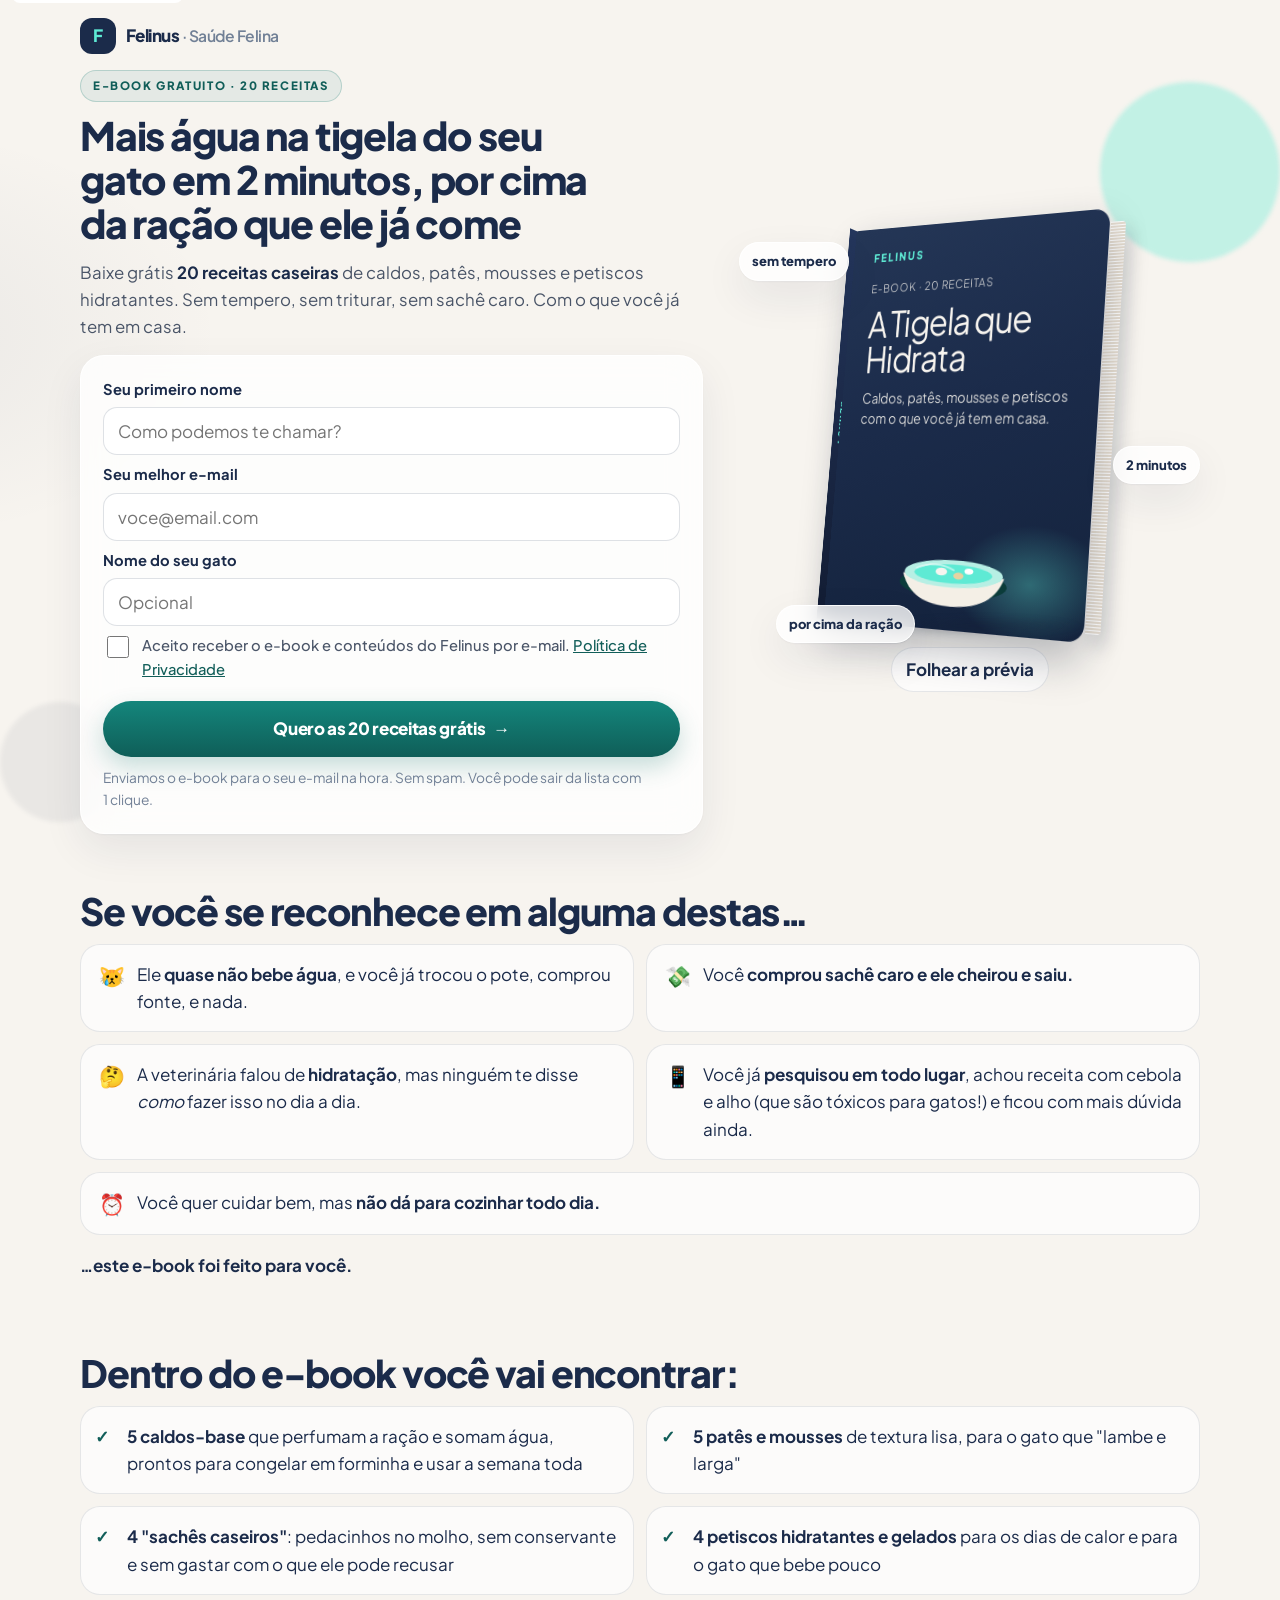
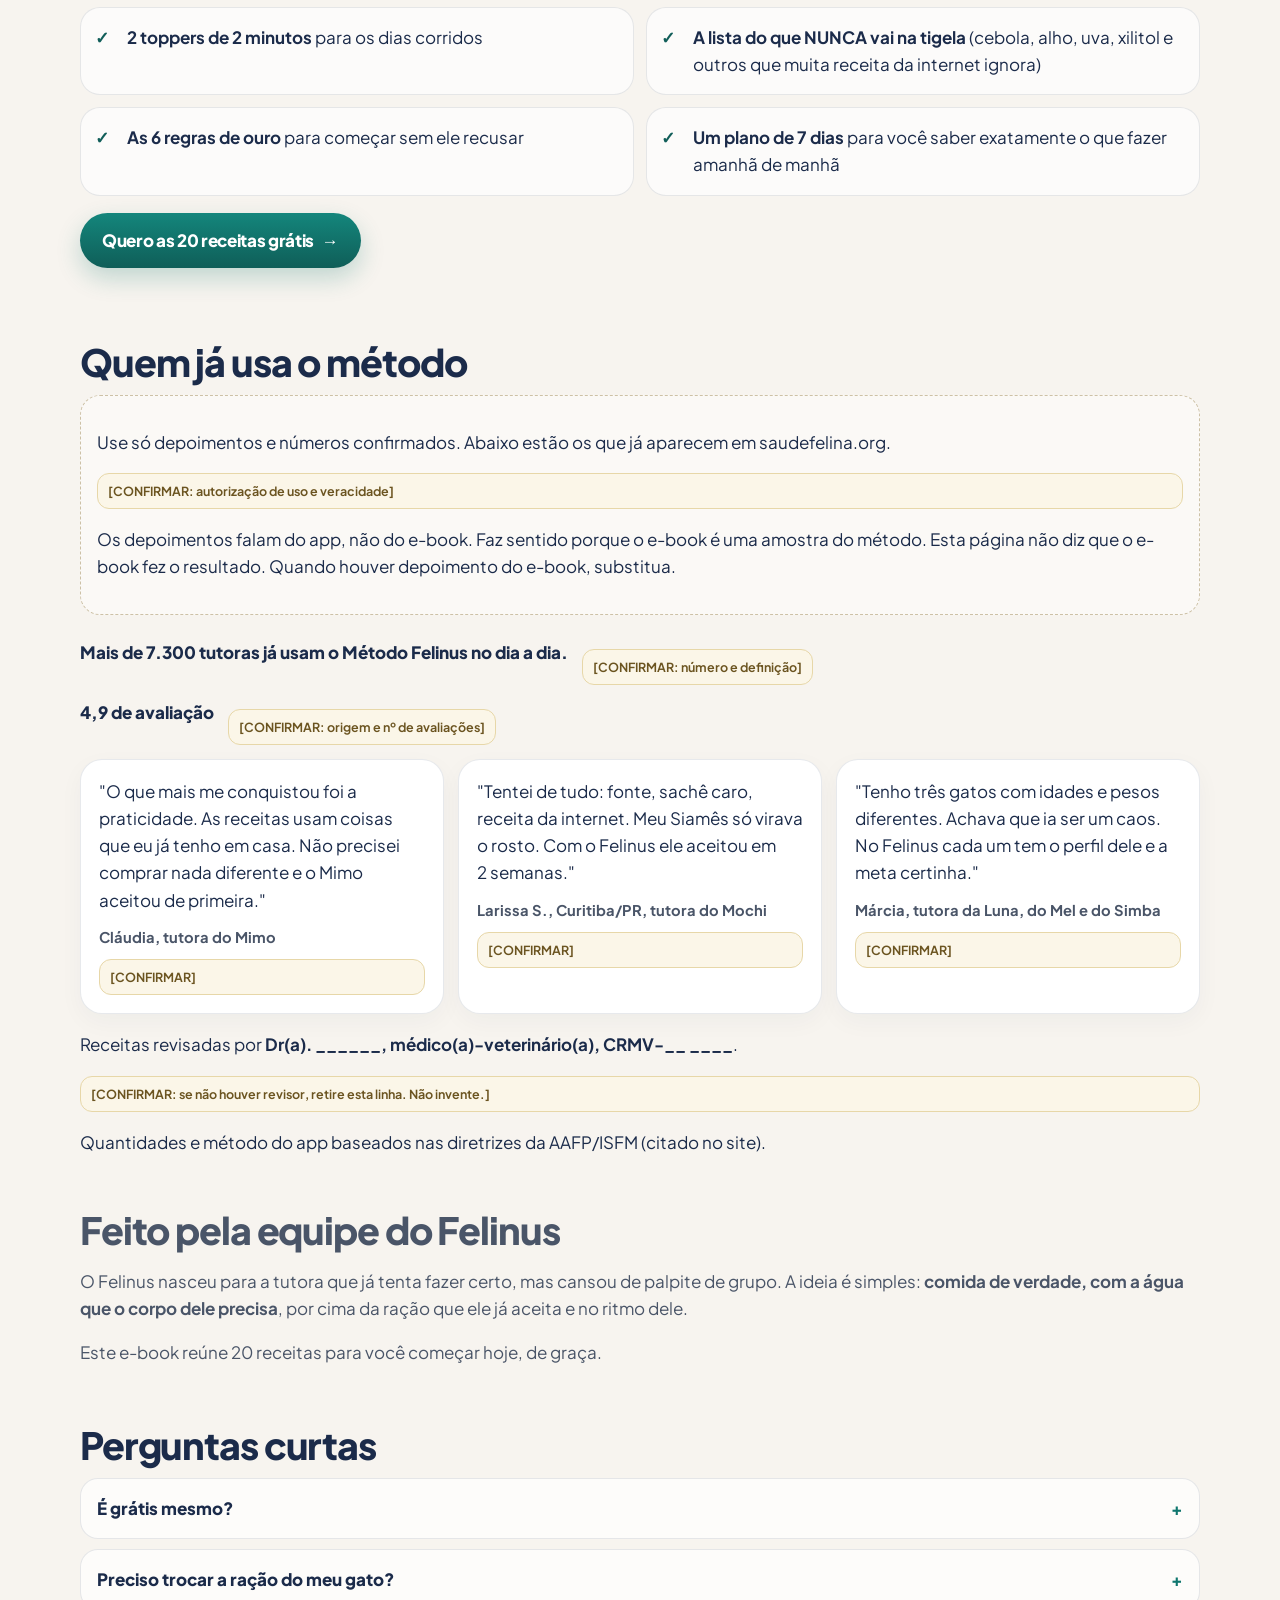
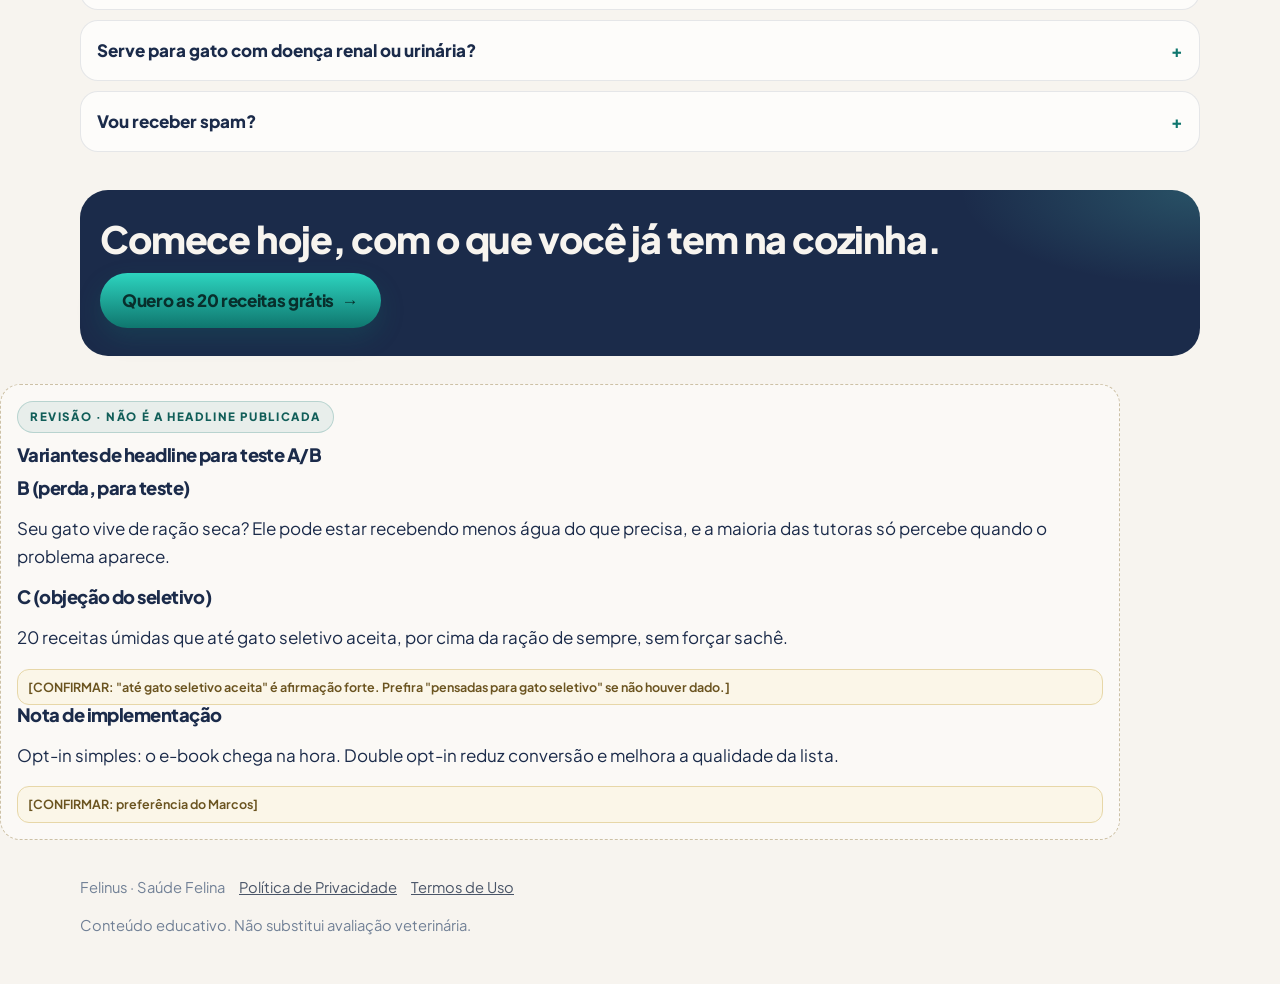
==== commit 33915d77: "Keep the capture form on the first screen and the e-book in 3D. Pull the mobile and desktop forms up" ====
--- a/captura.html
+++ b/captura.html
@@ -77,7 +77,8 @@
           <p class="float-chip chip-a">sem tempero</p>
           <p class="float-chip chip-b">2 minutos</p>
           <p class="float-chip chip-c">por cima da ração</p>
-          <div class="book-wrap" data-book-preview>
+          <div data-book-preview>
+            <div class="book-wrap">
             <div class="book-scene">
               <div class="book" aria-hidden="true">
                 <div class="book-spine"><span>Felinus</span></div>
@@ -116,6 +117,7 @@
                   </div>
                 </div>
               </div>
+            </div>
             </div>
             <button type="button" class="book-next" aria-label="Folhear a prévia do e-book. Agora: Capa">Folhear a prévia</button>
           </div>
--- a/css/styles.css
+++ b/css/styles.css
@@ -38,8 +38,6 @@
 
 html { scroll-behavior: smooth; color-scheme: light; }
 
-html, body { overflow-x: clip; }
-
 body {
   margin: 0;
   min-height: 100vh;
@@ -330,7 +328,7 @@
 .blob-a {
   width: 180px;
   height: 180px;
-  right: -40px;
+  right: 0;
   top: 20px;
   background: rgba(94, 234, 212, 0.35);
 }
@@ -338,7 +336,7 @@
 .blob-b {
   width: 120px;
   height: 120px;
-  left: -30px;
+  left: 0;
   bottom: 40px;
   background: rgba(27, 43, 74, 0.06);
 }
@@ -358,7 +356,7 @@
   width: 100%;
   height: 100%;
   transform-style: preserve-3d;
-  transform: rotateY(-28deg) rotateX(7deg);
+  transform: rotateY(-16deg) rotateX(6deg);
   transition: transform 280ms var(--ease);
 }
 
@@ -974,6 +972,19 @@
 
 .quiz-panel { animation: rise 0.45s var(--ease) both; }
 
+@media (max-width: 719px) {
+  .topbar { padding-top: 10px; }
+  h1 { font-size: 1.72rem; margin-bottom: 8px; }
+  .lede { margin-bottom: 12px; font-size: 1rem; }
+  .field { margin-bottom: 8px; }
+  .field input { height: 48px; }
+  .form-card { padding: 14px 14px 12px; }
+  .book-scene { width: 220px; height: 308px; }
+  .cover-title { font-size: 1.45rem; }
+  .cover-sub { font-size: 0.8rem; }
+  .bowl-svg { height: 72px; }
+}
+
 @media (min-width: 720px) {
   .pain-list { grid-template-columns: 1fr 1fr; }
   .pain-list .pain-item:last-child { grid-column: 1 / -1; }
@@ -995,6 +1006,11 @@
   .hero-visual { margin-top: 0; }
   .float-chip { display: block; }
   .book-scene { width: 300px; height: 410px; }
+  .book { transform: rotateY(-32deg) rotateX(8deg); }
+  .hero h1 { font-size: 2.45rem; }
+  .hero .lede { margin-bottom: 14px; }
+  .hero .field { margin-bottom: 8px; }
+  .hero .field input { height: 48px; }
   .cover-title { font-size: 2.35rem; }
   .check-list { grid-template-columns: 1fr 1fr; }
   .form-card { padding: 22px; }
